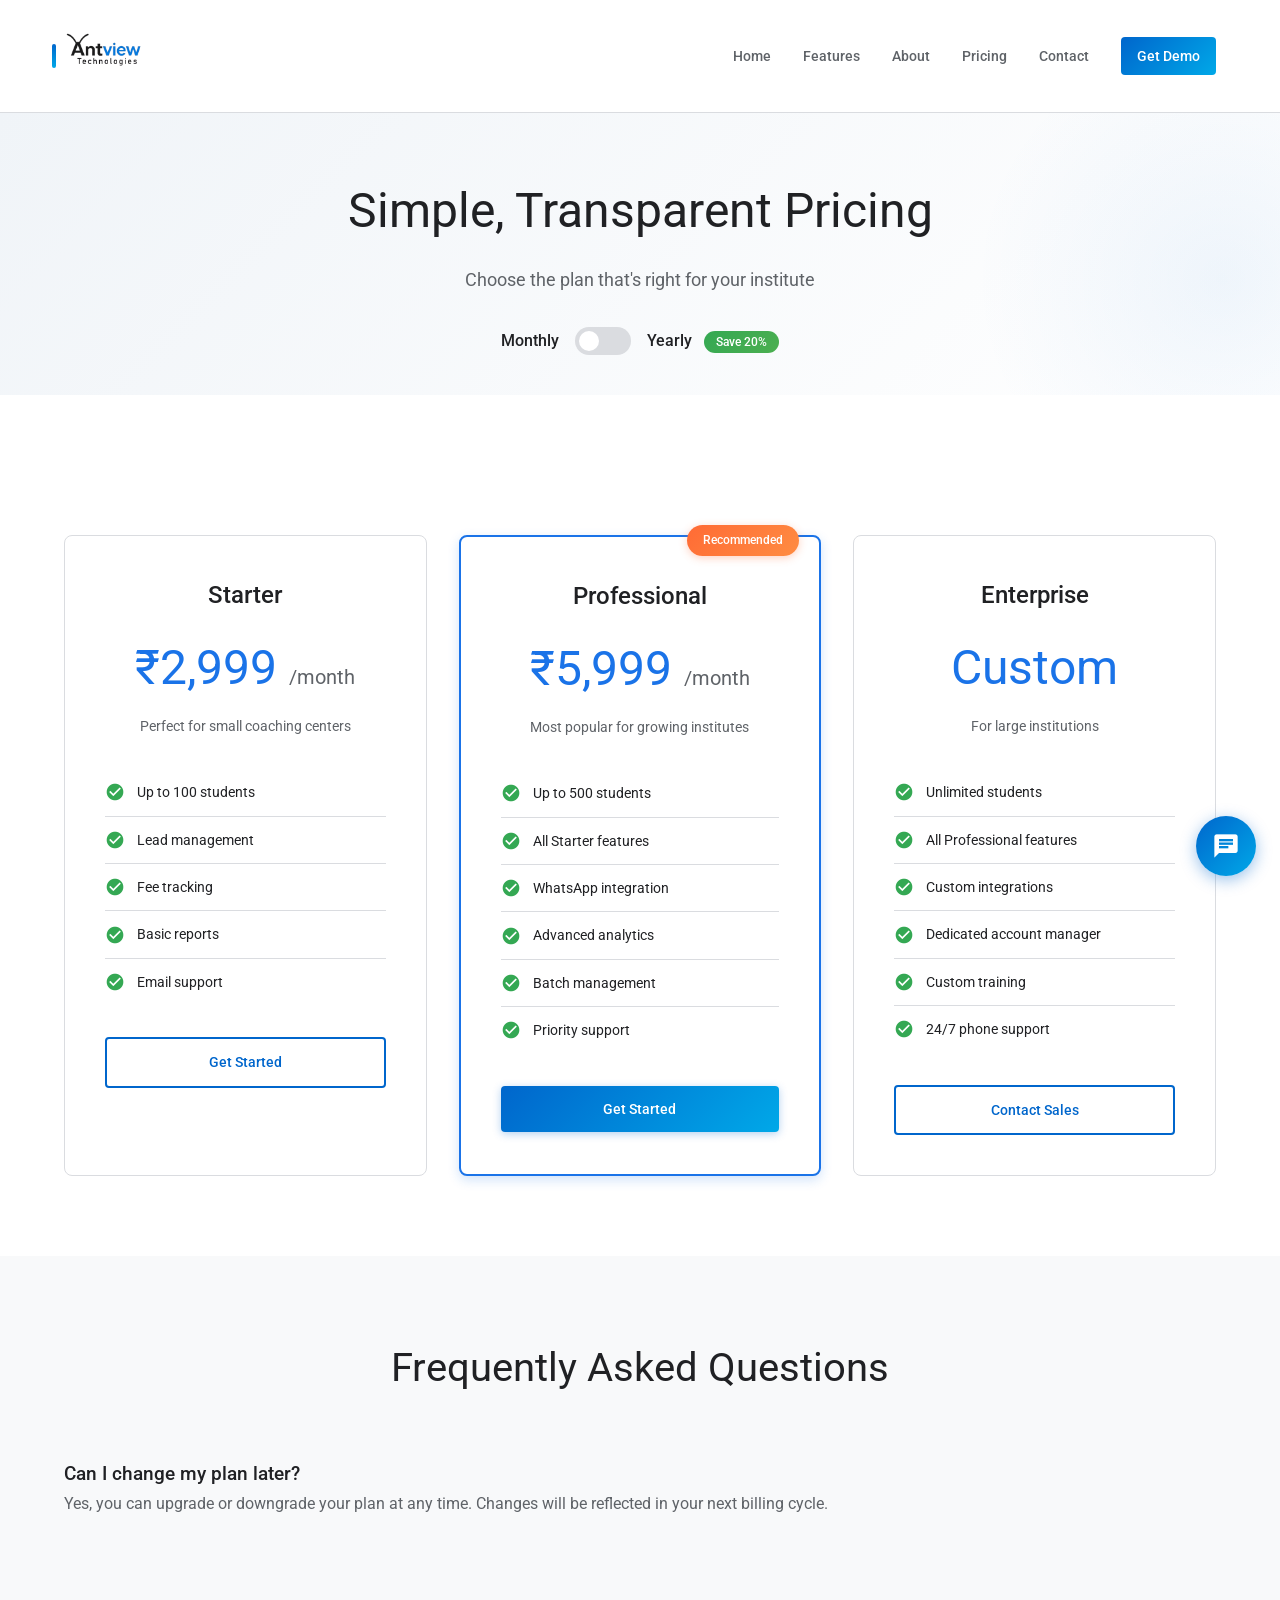
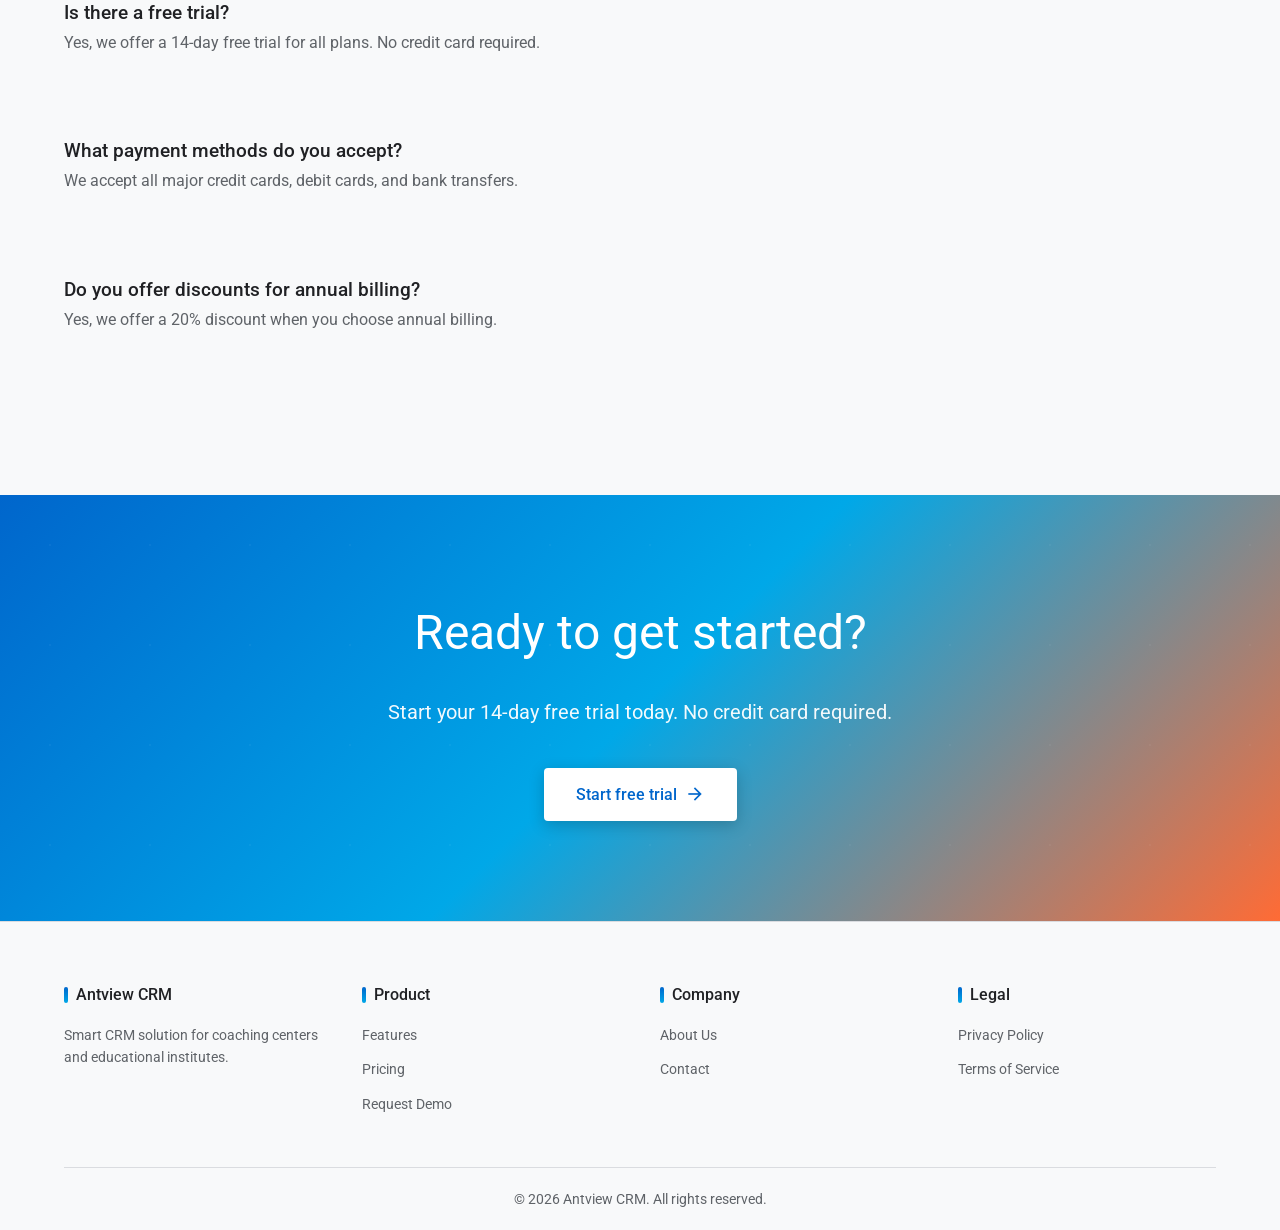
==== pricing.html @ 4b553195 "first commit" ====
<!DOCTYPE html>
<html lang="en">
<head>
<meta charset="UTF-8">
<meta name="viewport" content="width=device-width, initial-scale=1.0">
<title>Pricing - Antview CRM</title>
<link href="https://fonts.googleapis.com/css2?family=Google+Sans:wght@400;500;700&family=Roboto:wght@300;400;500;700&display=swap" rel="stylesheet">
<link rel="stylesheet" href="https://fonts.googleapis.com/icon?family=Material+Icons">
<link rel="stylesheet" href="styles.css">
<link rel="stylesheet" href="chatbot.css">
<style>
.pricing-toggle{
display:flex;
align-items:center;
justify-content:center;
gap:16px;
margin-top:32px;
}
.toggle-label{
font-size:16px;
font-weight:500;
color:var(--text-primary);
}
.discount-badge{
background:linear-gradient(135deg,#34a853,#4caf50);
color:white;
padding:4px 12px;
border-radius:20px;
font-size:12px;
font-weight:500;
margin-left:8px;
}
.toggle-switch{
position:relative;
display:inline-block;
width:56px;
height:28px;
}
.toggle-switch input{
opacity:0;
width:0;
height:0;
}
.toggle-slider{
position:absolute;
cursor:pointer;
top:0;
left:0;
right:0;
bottom:0;
background:var(--google-border);
transition:0.3s;
border-radius:28px;
}
.toggle-slider:before{
position:absolute;
content:"";
height:20px;
width:20px;
left:4px;
bottom:4px;
background:white;
transition:0.3s;
border-radius:50%;
}
.toggle-switch input:checked + .toggle-slider{
background:var(--antview-primary);
}
.toggle-switch input:checked + .toggle-slider:before{
transform:translateX(28px);
}
.recommended-badge{
position:absolute;
top:-12px;
right:20px;
background:linear-gradient(135deg,#ff6b35,#ff8c42);
color:white;
padding:6px 16px;
border-radius:20px;
font-size:12px;
font-weight:500;
box-shadow:0 2px 8px rgba(255,107,53,0.3);
}
.yearly-savings{
color:#34a853;
font-size:14px;
font-weight:500;
margin-bottom:8px;
}
.pricing-grid{
display:grid;
grid-template-columns:repeat(auto-fit,minmax(300px,1fr));
gap:32px;
margin-top:60px;
}
.pricing-card{
background:white;
padding:40px;
border-radius:8px;
border:1px solid var(--google-border);
transition:all 0.2s;
text-align:center;
position:relative;
}
.pricing-card.featured{
border:2px solid var(--google-blue);
box-shadow:0 4px 12px rgba(26,115,232,0.2);
}
.pricing-card:hover{
box-shadow:0 1px 2px 0 rgba(60,64,67,0.3),0 2px 6px 2px rgba(60,64,67,0.15);
}
.plan-name{
font-size:24px;
font-weight:500;
margin-bottom:16px;
}
.plan-price{
font-size:48px;
font-weight:400;
color:var(--google-blue);
margin-bottom:8px;
}
.price-period{
font-size:20px;
color:var(--text-secondary);
}
.plan-description{
color:var(--text-secondary);
margin-bottom:32px;
font-size:14px;
}
.plan-features{
list-style:none;
padding:0;
margin:32px 0;
text-align:left;
}
.plan-features li{
padding:12px 0;
border-bottom:1px solid var(--google-border);
font-size:14px;
display:flex;
align-items:center;
gap:12px;
}
.plan-features li:last-child{
border-bottom:none;
}
.plan-features .material-icons{
color:var(--google-green);
font-size:20px;
}
</style>
</head>
<body>

<nav>
<div class="container nav-container">
<a href="index.html" class="logo"><img src="image-removebg-preview (2).png" alt="Antview Logo" class="logo-img"></a>
<button class="mobile-menu-toggle" aria-label="Toggle menu">
<span></span>
<span></span>
<span></span>
</button>
<div class="nav-links">
<a href="index.html">Home</a>
<a href="features.html">Features</a>
<a href="about.html">About</a>
<a href="pricing.html">Pricing</a>
<a href="contact.html">Contact</a>
<a href="demo.html" class="btn-nav">Get Demo</a>
</div>
</div>
</nav>

<section class="page-header">
<div class="container">
<h1>Simple, Transparent Pricing</h1>
<p>Choose the plan that's right for your institute</p>
<div class="pricing-toggle">
<span class="toggle-label">Monthly</span>
<label class="toggle-switch">
<input type="checkbox" id="billingToggle">
<span class="toggle-slider"></span>
</label>
<span class="toggle-label">Yearly <span class="discount-badge">Save 20%</span></span>
</div>
</div>
</section>

<section class="page-content">
<div class="container">

<div class="pricing-grid">

<div class="pricing-card">
<div class="plan-name">Starter</div>
<div class="plan-price">
<span class="monthly-price">₹2,999</span>
<span class="yearly-price" style="display:none;">₹28,788</span>
<span class="price-period">/month</span>
</div>
<div class="plan-description">Perfect for small coaching centers</div>
<ul class="plan-features">
<li><span class="material-icons">check_circle</span> Up to 100 students</li>
<li><span class="material-icons">check_circle</span> Lead management</li>
<li><span class="material-icons">check_circle</span> Fee tracking</li>
<li><span class="material-icons">check_circle</span> Basic reports</li>
<li><span class="material-icons">check_circle</span> Email support</li>
</ul>
<a href="demo.html" class="btn-secondary" style="width:100%;justify-content:center;">Get Started</a>
</div>

<div class="pricing-card featured">
<div class="recommended-badge">Recommended</div>
<div class="plan-name">Professional</div>
<div class="plan-price">
<span class="monthly-price">₹5,999</span>
<span class="yearly-price" style="display:none;">₹57,590</span>
<span class="price-period">/month</span>
</div>
<div class="yearly-savings" style="display:none;">Save ₹14,398/year</div>
<div class="plan-description">Most popular for growing institutes</div>
<ul class="plan-features">
<li><span class="material-icons">check_circle</span> Up to 500 students</li>
<li><span class="material-icons">check_circle</span> All Starter features</li>
<li><span class="material-icons">check_circle</span> WhatsApp integration</li>
<li><span class="material-icons">check_circle</span> Advanced analytics</li>
<li><span class="material-icons">check_circle</span> Batch management</li>
<li><span class="material-icons">check_circle</span> Priority support</li>
</ul>
<a href="demo.html" class="btn-primary" style="width:100%;justify-content:center;">Get Started</a>
</div>

<div class="pricing-card">
<div class="plan-name">Enterprise</div>
<div class="plan-price">Custom</div>
<div class="plan-description">For large institutions</div>
<ul class="plan-features">
<li><span class="material-icons">check_circle</span> Unlimited students</li>
<li><span class="material-icons">check_circle</span> All Professional features</li>
<li><span class="material-icons">check_circle</span> Custom integrations</li>
<li><span class="material-icons">check_circle</span> Dedicated account manager</li>
<li><span class="material-icons">check_circle</span> Custom training</li>
<li><span class="material-icons">check_circle</span> 24/7 phone support</li>
</ul>
<a href="contact.html" class="btn-secondary" style="width:100%;justify-content:center;">Contact Sales</a>
</div>

</div>

</div>
</section>

<section class="page-content" style="background:var(--google-light-gray);">
<div class="container">
<div class="section-header">
<h2>Frequently Asked Questions</h2>
</div>
<div class="content-section">
<h3>Can I change my plan later?</h3>
<p>Yes, you can upgrade or downgrade your plan at any time. Changes will be reflected in your next billing cycle.</p>
</div>
<div class="content-section">
<h3>Is there a free trial?</h3>
<p>Yes, we offer a 14-day free trial for all plans. No credit card required.</p>
</div>
<div class="content-section">
<h3>What payment methods do you accept?</h3>
<p>We accept all major credit cards, debit cards, and bank transfers.</p>
</div>
<div class="content-section">
<h3>Do you offer discounts for annual billing?</h3>
<p>Yes, we offer a 20% discount when you choose annual billing.</p>
</div>
</div>
</section>

<section class="cta">
<div class="container">
<h2>Ready to get started?</h2>
<p>Start your 14-day free trial today. No credit card required.</p>
<a href="demo.html" class="btn-primary btn-large">
Start free trial
<span class="material-icons">arrow_forward</span>
</a>
</div>
</section>

<footer>
<div class="container">
<div class="footer-content">
<div class="footer-section">
<h4>Antview CRM</h4>
<p>Smart CRM solution for coaching centers and educational institutes.</p>
</div>
<div class="footer-section">
<h4>Product</h4>
<a href="features.html">Features</a>
<a href="pricing.html">Pricing</a>
<a href="demo.html">Request Demo</a>
</div>
<div class="footer-section">
<h4>Company</h4>
<a href="about.html">About Us</a>
<a href="contact.html">Contact</a>
</div>
<div class="footer-section">
<h4>Legal</h4>
<a href="#">Privacy Policy</a>
<a href="#">Terms of Service</a>
</div>
</div>
<div class="footer-bottom">
<p>© 2026 Antview CRM. All rights reserved.</p>
</div>
</div>
</footer>

<script src="mobile-menu.js"></script>
<script src="animations.js"></script>
<script src="chatbot.js"></script>
<script>
// Pricing toggle functionality
document.getElementById('billingToggle').addEventListener('change', function() {
    const isYearly = this.checked;
    const monthlyPrices = document.querySelectorAll('.monthly-price');
    const yearlyPrices = document.querySelectorAll('.yearly-price');
    const yearlySavings = document.querySelectorAll('.yearly-savings');
    
    monthlyPrices.forEach(price => {
        price.style.display = isYearly ? 'none' : 'inline';
    });
    
    yearlyPrices.forEach(price => {
        price.style.display = isYearly ? 'inline' : 'none';
    });
    
    yearlySavings.forEach(saving => {
        saving.style.display = isYearly ? 'block' : 'none';
    });
});
</script>
</body>
</html>
---- styles.css ----
:root{
--antview-primary:#0066cc;
--antview-secondary:#00a8e8;
--antview-accent:#ff6b35;
--antview-dark:#1a1a2e;
--antview-light:#f0f4f8;
--google-blue:#1a73e8;
--google-blue-dark:#1557b0;
--google-blue-light:#4285f4;
--google-green:#34a853;
--google-yellow:#fbbc04;
--google-red:#ea4335;
--google-gray:#5f6368;
--google-light-gray:#f8f9fa;
--google-border:#dadce0;
--text-primary:#202124;
--text-secondary:#5f6368;
}

*{
box-sizing:border-box;
margin:0;
padding:0;
}

body{
font-family:'Roboto','Arial',sans-serif;
background:white;
color:var(--text-primary);
line-height:1.6;
-webkit-font-smoothing:antialiased;
}

h1,h2,h3,h4{
font-family:'Google Sans','Roboto',sans-serif;
color:var(--text-primary);
font-weight:500;
}

.container{
max-width:1200px;
margin:0 auto;
padding:0 24px;
}

/* Navigation */
nav{
padding:16px 0;
position:sticky;
top:0;
background:white;
z-index:1000;
border-bottom:1px solid var(--google-border);
}

.nav-container{
display:flex;
justify-content:space-between;
align-items:center;
}

nav .logo{
font-family:'Google Sans',sans-serif;
font-size:22px;
font-weight:500;
color:var(--text-primary);
position:relative;
text-decoration:none;
display:inline-flex;
align-items:center;
gap:8px;
transition:opacity 0.3s;
}

nav .logo .logo-img{
height:80px;
width:auto;
display:inline-block;
vertical-align:middle;
}

nav .logo:hover{
opacity:0.8;
}

nav .logo::before{
content:'';
position:absolute;
left:-12px;
top:50%;
transform:translateY(-50%);
width:4px;
height:24px;
background:linear-gradient(180deg,var(--antview-primary) 0%,var(--antview-secondary) 100%);
border-radius:2px;
}

nav .logo span{
background:linear-gradient(135deg,var(--antview-primary) 0%,var(--antview-secondary) 100%);
-webkit-background-clip:text;
-webkit-text-fill-color:transparent;
background-clip:text;
font-weight:600;
}

.nav-links{
display:flex;
align-items:center;
gap:32px;
}

.nav-links a{
text-decoration:none;
color:var(--text-secondary);
font-size:14px;
font-weight:500;
transition:color 0.2s;
}

.nav-links a:hover{
color:var(--text-primary);
}

.btn-nav{
background:linear-gradient(135deg,var(--antview-primary) 0%,var(--antview-secondary) 100%);
color:white!important;
padding:8px 16px;
border-radius:4px;
position:relative;
overflow:hidden;
}

.btn-nav::before{
content:'';
position:absolute;
top:0;
left:-100%;
width:100%;
height:100%;
background:linear-gradient(90deg,transparent,rgba(255,255,255,0.3),transparent);
transition:left 0.5s;
}

.btn-nav:hover::before{
left:100%;
}

.btn-nav:hover{
background:linear-gradient(135deg,var(--antview-secondary) 0%,var(--antview-primary) 100%);
}

/* Hero Section */
.hero{
padding:0;
text-align:center;
background:linear-gradient(135deg,#ffffff 0%,var(--antview-light) 100%);
position:relative;
overflow:hidden;
min-height:100vh;
display:flex;
align-items:center;
justify-content:center;
}

.hero .container{
position:relative;
z-index:1;
}

.hero-image{
max-width:300px;
width:100%;
height:auto;
margin:0 auto 30px;
display:block;
animation:fadeInUp 1s ease-out;
}

.hero::before{
content:'';
position:absolute;
top:-50%;
right:-20%;
width:800px;
height:800px;
background:radial-gradient(circle,rgba(0,102,204,0.08) 0%,transparent 70%);
border-radius:50%;
animation:float 20s infinite ease-in-out;
}

.hero::after{
content:'';
position:absolute;
bottom:-30%;
left:-10%;
width:600px;
height:600px;
background:radial-gradient(circle,rgba(0,168,232,0.06) 0%,transparent 70%);
border-radius:50%;
animation:float 15s infinite ease-in-out reverse;
}

@keyframes float{
0%,100%{transform:translate(0,0) scale(1);}
50%{transform:translate(30px,-30px) scale(1.1);}
}

.hero h1{
font-size:64px;
font-weight:400;
color:var(--text-primary);
line-height:1.1;
margin-bottom:24px;
position:relative;
z-index:1;
}

.hero h1::after{
content:'';
position:absolute;
bottom:-8px;
left:50%;
transform:translateX(-50%);
width:120px;
height:4px;
background:linear-gradient(90deg,var(--antview-primary) 0%,var(--antview-secondary) 50%,var(--antview-accent) 100%);
border-radius:2px;
}

.hero .subtitle{
font-size:22px;
color:var(--text-secondary);
max-width:700px;
margin:0 auto 40px;
line-height:1.6;
position:relative;
z-index:1;
}

.hero-buttons{
display:flex;
gap:16px;
justify-content:center;
align-items:center;
position:relative;
z-index:1;
}

/* Buttons */
.btn-primary{
display:inline-flex;
align-items:center;
gap:8px;
padding:12px 24px;
background:linear-gradient(135deg,var(--antview-primary) 0%,var(--antview-secondary) 100%);
color:white;
text-decoration:none;
border-radius:4px;
font-size:14px;
font-weight:500;
transition:all 0.3s;
box-shadow:0 2px 8px rgba(0,102,204,0.3);
border:none;
cursor:pointer;
position:relative;
overflow:hidden;
}

.btn-primary::before{
content:'';
position:absolute;
top:0;
left:-100%;
width:100%;
height:100%;
background:linear-gradient(90deg,transparent,rgba(255,255,255,0.3),transparent);
transition:left 0.5s;
}

.btn-primary:hover::before{
left:100%;
}

.btn-primary:hover{
transform:translateY(-2px);
box-shadow:0 4px 12px rgba(0,102,204,0.4);
}

.btn-primary .material-icons{
font-size:18px;
}

.btn-large{
font-size:16px;
padding:14px 32px;
}

.btn-large .material-icons{
font-size:20px;
}

.btn-secondary{
display:inline-flex;
align-items:center;
gap:8px;
padding:12px 24px;
background:white;
color:var(--antview-primary);
text-decoration:none;
border-radius:4px;
font-size:14px;
font-weight:500;
border:2px solid var(--antview-primary);
transition:all 0.3s;
cursor:pointer;
position:relative;
overflow:hidden;
}

.btn-secondary::before{
content:'';
position:absolute;
top:0;
left:0;
width:0;
height:100%;
background:linear-gradient(135deg,var(--antview-primary) 0%,var(--antview-secondary) 100%);
transition:width 0.3s;
z-index:0;
}

.btn-secondary:hover::before{
width:100%;
}

.btn-secondary:hover{
color:white;
border-color:var(--antview-secondary);
}

.btn-secondary span{
position:relative;
z-index:1;
}

/* Sections */
.section-header{
text-align:center;
margin-bottom:60px;
}

.section-header h2{
font-size:40px;
font-weight:400;
margin-bottom:16px;
}

.section-header p{
font-size:18px;
color:var(--text-secondary);
max-width:700px;
margin:0 auto;
}

/* Features */
.features-preview{
padding:80px 0;
background:var(--google-light-gray);
}

.features-grid{
display:grid;
grid-template-columns:repeat(auto-fit,minmax(320px,1fr));
gap:24px;
}

.feature-card{
background:white;
padding:32px;
border-radius:8px;
border:1px solid var(--google-border);
transition:all 0.3s;
position:relative;
overflow:hidden;
}

.feature-card::before{
content:'';
position:absolute;
top:0;
left:0;
width:4px;
height:0;
background:linear-gradient(180deg,var(--antview-primary) 0%,var(--antview-secondary) 100%);
transition:height 0.3s;
}

.feature-card:hover::before{
height:100%;
}

.feature-card:hover{
box-shadow:0 4px 12px rgba(0,102,204,0.15);
transform:translateY(-4px);
}

.feature-icon{
width:48px;
height:48px;
background:linear-gradient(135deg,var(--antview-primary) 0%,var(--antview-secondary) 100%);
border-radius:12px;
display:flex;
align-items:center;
justify-content:center;
margin-bottom:20px;
position:relative;
box-shadow:0 4px 12px rgba(0,102,204,0.2);
}

.feature-icon::before{
content:'';
position:absolute;
top:-2px;
left:-2px;
right:-2px;
bottom:-2px;
background:linear-gradient(135deg,var(--antview-secondary) 0%,var(--antview-accent) 100%);
border-radius:12px;
opacity:0;
transition:opacity 0.3s;
z-index:-1;
}

.feature-card:hover .feature-icon::before{
opacity:1;
}

.feature-icon .material-icons{
color:white;
font-size:24px;
}

.feature-card h3{
font-size:20px;
font-weight:500;
margin-bottom:12px;
}

.feature-card p{
font-size:14px;
color:var(--text-secondary);
line-height:1.6;
}

/* Stats */
.stats{
padding:80px 0;
background:white;
}

.stats-grid{
display:grid;
grid-template-columns:repeat(auto-fit,minmax(250px,1fr));
gap:32px;
margin-top:48px;
}

.stat-item{
text-align:center;
}

.stat-number{
font-size:56px;
font-weight:400;
background:linear-gradient(135deg,var(--antview-primary) 0%,var(--antview-secondary) 100%);
-webkit-background-clip:text;
-webkit-text-fill-color:transparent;
background-clip:text;
line-height:1;
margin-bottom:8px;
}

.stat-label{
font-size:16px;
color:var(--text-secondary);
}

/* CTA */
.cta{
padding:100px 0;
background:linear-gradient(135deg,var(--antview-primary) 0%,var(--antview-secondary) 50%,var(--antview-accent) 100%);
text-align:center;
color:white;
position:relative;
overflow:hidden;
}

.cta::before{
content:'';
position:absolute;
top:0;
left:0;
right:0;
bottom:0;
background:url('data:image/svg+xml,<svg width="100" height="100" xmlns="http://www.w3.org/2000/svg"><circle cx="50" cy="50" r="1" fill="rgba(255,255,255,0.1)"/></svg>');
opacity:0.5;
}

.cta h2{
font-size:48px;
font-weight:400;
color:white;
margin-bottom:24px;
}

.cta p{
font-size:20px;
margin-bottom:40px;
opacity:0.95;
max-width:700px;
margin-left:auto;
margin-right:auto;
margin-bottom:40px;
}

.cta .btn-primary{
background:white;
color:var(--antview-primary);
box-shadow:0 4px 16px rgba(0,0,0,0.2);
}

.cta .btn-primary::before{
background:linear-gradient(90deg,transparent,rgba(0,102,204,0.1),transparent);
}

.cta .btn-primary:hover{
background:#f8f9fa;
transform:translateY(-2px);
box-shadow:0 6px 20px rgba(0,0,0,0.3);
}

/* Footer */
footer{
padding:60px 0 20px;
background:var(--google-light-gray);
border-top:1px solid var(--google-border);
}

.footer-content{
display:grid;
grid-template-columns:repeat(auto-fit,minmax(200px,1fr));
gap:40px;
margin-bottom:40px;
}

.footer-section h4{
font-size:16px;
margin-bottom:16px;
color:var(--text-primary);
position:relative;
padding-left:12px;
}

.footer-section h4::before{
content:'';
position:absolute;
left:0;
top:50%;
transform:translateY(-50%);
width:4px;
height:16px;
background:linear-gradient(180deg,var(--antview-primary) 0%,var(--antview-secondary) 100%);
border-radius:2px;
}

.footer-section p{
font-size:14px;
color:var(--text-secondary);
line-height:1.6;
}

.footer-section a{
display:block;
color:var(--text-secondary);
text-decoration:none;
font-size:14px;
margin-bottom:12px;
transition:all 0.3s;
}

.footer-section a:hover{
color:var(--antview-primary);
transform:translateX(4px);
}

.footer-bottom{
text-align:center;
padding-top:20px;
border-top:1px solid var(--google-border);
}

.footer-bottom p{
color:var(--text-secondary);
font-size:14px;
}

/* Page Content */
.page-header{
padding:60px 0 40px;
background:linear-gradient(135deg,var(--antview-light) 0%,#ffffff 100%);
text-align:center;
position:relative;
overflow:hidden;
}

.page-header::before{
content:'';
position:absolute;
top:-30%;
right:-15%;
width:500px;
height:500px;
background:radial-gradient(circle,rgba(0,102,204,0.06) 0%,transparent 70%);
border-radius:50%;
}

.page-header h1{
font-size:48px;
font-weight:400;
margin-bottom:16px;
position:relative;
z-index:1;
}

.page-header p{
font-size:18px;
color:var(--text-secondary);
max-width:700px;
margin:0 auto;
}

.page-content{
padding:80px 0;
}

.content-section{
margin-bottom:80px;
}

.content-section h2{
font-size:32px;
font-weight:400;
margin-bottom:24px;
}

.content-section p{
font-size:16px;
color:var(--text-secondary);
line-height:1.8;
margin-bottom:16px;
}

/* Form Styles */
.form-container{
max-width:600px;
margin:0 auto;
}

.form-group{
margin-bottom:24px;
}

.form-group label{
display:block;
font-size:14px;
font-weight:500;
margin-bottom:8px;
color:var(--text-primary);
}

.form-group input,
.form-group textarea,
.form-group select{
width:100%;
padding:12px 16px;
border:1px solid var(--google-border);
border-radius:4px;
font-size:14px;
font-family:'Roboto',sans-serif;
transition:all 0.2s;
}

.form-group input:focus,
.form-group textarea:focus,
.form-group select:focus{
outline:none;
border-color:var(--google-blue);
box-shadow:0 0 0 1px var(--google-blue);
}

.form-group textarea{
min-height:120px;
resize:vertical;
}

/* Responsive */
@media (max-width: 1200px){
.container{
max-width:960px;
}
.hero h1{
font-size:56px;
}
.feature-icon-large{
width:160px;
height:160px;
}
.feature-icon-large .material-icons{
font-size:70px;
}
}

@media (max-width: 992px){
.container{
max-width:720px;
}
.nav-links{
gap:20px;
}
.nav-links a{
font-size:13px;
margin-left:20px;
}
.hero h1{
font-size:48px;
}
.hero .subtitle{
font-size:19px;
}
.feature-row,
.feature-row-reverse{
grid-template-columns:1fr;
gap:40px;
margin-bottom:60px;
}
.feature-row-reverse .feature-visual{
order:1;
}
.feature-row-reverse .feature-content{
order:2;
}
.feature-icon-large{
width:140px;
height:140px;
}
.feature-icon-large .material-icons{
font-size:60px;
}
.feature-content h3{
font-size:28px;
}
.stats-grid{
grid-template-columns:repeat(2,1fr);
gap:24px;
}
.footer-content{
grid-template-columns:repeat(2,1fr);
}
}

@media (max-width: 768px){
.container{
padding:0 24px;
max-width:100%;
}
.nav-container{
padding:0 16px;
}
.logo{
font-size:20px;
}
.logo .logo-img{
height:70px;
}
.hero{
min-height:calc(100vh - 60px);
padding:60px 0 40px;
}
.hero-image{
max-width:220px;
margin-bottom:24px;
}
.hero h1{
font-size:42px;
line-height:1.2;
margin-bottom:20px;
}
.hero h1::after{
width:100px;
height:3px;
}
.hero .subtitle{
font-size:18px;
max-width:100%;
line-height:1.6;
margin-bottom:32px;
}
.hero-buttons{
flex-direction:column;
width:100%;
gap:12px;
}
.btn-primary,
.btn-secondary{
width:100%;
max-width:320px;
justify-content:center;
padding:14px 28px;
font-size:15px;
}
.section-header{
margin-bottom:40px;
}
.section-header h2{
font-size:32px;
line-height:1.2;
}
.section-header p{
font-size:17px;
line-height:1.6;
}
.features-alternating{
margin-top:40px;
}
.feature-row{
margin-bottom:50px;
}
.feature-visual{
padding:20px;
}
.feature-icon-large{
width:140px;
height:140px;
border-radius:24px;
}
.feature-icon-large .material-icons{
font-size:64px;
}
.feature-content h3{
font-size:26px;
margin-bottom:12px;
line-height:1.3;
}
.feature-content p{
font-size:16px;
line-height:1.7;
margin-bottom:20px;
}
.feature-list li{
font-size:15px;
padding:8px 0;
}
.stats{
padding:60px 0;
}
.stats-grid{
grid-template-columns:repeat(2,1fr);
gap:24px;
}
.stat-number{
font-size:44px;
}
.stat-label{
font-size:15px;
}
.cta{
padding:60px 0;
}
.cta h2{
font-size:36px;
line-height:1.2;
margin-bottom:16px;
}
.cta p{
font-size:18px;
line-height:1.6;
margin-bottom:32px;
}
.page-header{
padding:40px 0 30px;
}
.page-header h1{
font-size:36px;
line-height:1.2;
}
.page-header p{
font-size:17px;
}
.page-content{
padding:60px 0;
}
.footer-content{
grid-template-columns:1fr;
text-align:left;
gap:40px;
}
.footer-section{
text-align:left;
}
.footer-bottom{
text-align:center;
}
.pricing-grid{
grid-template-columns:1fr;
gap:24px;
}
.pricing-card{
padding:32px 24px;
}
.form-container{
padding:0;
}
.form-group{
margin-bottom:20px;
}
}

@media (max-width: 480px){
.container{
padding:0 20px;
}
nav{
padding:14px 0;
}
.logo{
font-size:18px;
}
.logo .logo-img{
height:60px;
}
.hero{
padding:40px 0 40px;
min-height:calc(100vh - 60px);
}
.hero-image{
max-width:180px;
margin-bottom:20px;
}
.hero h1{
font-size:32px;
margin-bottom:16px;
}
.hero h1::after{
width:80px;
}
.hero .subtitle{
font-size:16px;
margin-bottom:28px;
}
.btn-primary,
.btn-secondary{
padding:12px 24px;
font-size:14px;
}
.section-header h2{
font-size:28px;
}
.section-header p{
font-size:16px;
}
.feature-icon-large{
width:120px;
height:120px;
}
.feature-icon-large .material-icons{
font-size:52px;
}
.feature-content h3{
font-size:22px;
}
.feature-content p{
font-size:15px;
}
.feature-list li{
font-size:14px;
}
.stats-grid{
grid-template-columns:1fr;
gap:20px;
}
.stat-number{
font-size:40px;
}
.stat-label{
font-size:14px;
}
.cta h2{
font-size:28px;
}
.cta p{
font-size:16px;
}
.form-group input,
.form-group textarea,
.form-group select{
padding:12px 16px;
font-size:14px;
}
.footer-content{
gap:32px;
}
}

@media (max-width: 360px){
.hero h1{
font-size:28px;
}
.hero .subtitle{
font-size:15px;
}
.section-header h2{
font-size:24px;
}
.feature-icon-large{
width:100px;
height:100px;
}
.feature-icon-large .material-icons{
font-size:44px;
}
.feature-content h3{
font-size:20px;
}
}


/* Scroll Animations */
@keyframes fadeInUp {
    from {
        opacity: 0;
        transform: translateY(30px);
    }
    to {
        opacity: 1;
        transform: translateY(0);
    }
}

@keyframes fadeInLeft {
    from {
        opacity: 0;
        transform: translateX(-30px);
    }
    to {
        opacity: 1;
        transform: translateX(0);
    }
}

@keyframes fadeInRight {
    from {
        opacity: 0;
        transform: translateX(30px);
    }
    to {
        opacity: 1;
        transform: translateX(0);
    }
}

@keyframes scaleIn {
    from {
        opacity: 0;
        transform: scale(0.9);
    }
    to {
        opacity: 1;
        transform: scale(1);
    }
}

@keyframes slideDown {
    from {
        opacity: 0;
        transform: translateY(-20px);
    }
    to {
        opacity: 1;
        transform: translateY(0);
    }
}

@keyframes pulse {
    0%, 100% {
        transform: scale(1);
    }
    50% {
        transform: scale(1.05);
    }
}

@keyframes shimmer {
    0% {
        background-position: -1000px 0;
    }
    100% {
        background-position: 1000px 0;
    }
}

/* Animation Classes */
.animate-on-scroll {
    opacity: 0;
    transition: all 0.6s ease-out;
}

.animate-on-scroll.animated {
    opacity: 1;
}

.fade-in-up {
    animation: fadeInUp 0.8s ease-out forwards;
}

.fade-in-left {
    animation: fadeInLeft 0.8s ease-out forwards;
}

.fade-in-right {
    animation: fadeInRight 0.8s ease-out forwards;
}

.scale-in {
    animation: scaleIn 0.6s ease-out forwards;
}

.slide-down {
    animation: slideDown 0.6s ease-out forwards;
}

/* Hero Animations */
.hero h1 {
    animation: fadeInUp 0.8s ease-out 0.2s backwards;
}

.hero .subtitle {
    animation: fadeInUp 0.8s ease-out 0.4s backwards;
}

.hero-buttons {
    animation: fadeInUp 0.8s ease-out 0.6s backwards;
}

/* Section Header Animations */
.section-header h2 {
    animation: fadeInUp 0.8s ease-out backwards;
}

.section-header p {
    animation: fadeInUp 0.8s ease-out 0.2s backwards;
}

/* Feature Card Stagger Animation */
.feature-card:nth-child(1) {
    animation: fadeInUp 0.6s ease-out 0.1s backwards;
}

.feature-card:nth-child(2) {
    animation: fadeInUp 0.6s ease-out 0.2s backwards;
}

.feature-card:nth-child(3) {
    animation: fadeInUp 0.6s ease-out 0.3s backwards;
}

.feature-card:nth-child(4) {
    animation: fadeInUp 0.6s ease-out 0.4s backwards;
}

.feature-card:nth-child(5) {
    animation: fadeInUp 0.6s ease-out 0.5s backwards;
}

.feature-card:nth-child(6) {
    animation: fadeInUp 0.6s ease-out 0.6s backwards;
}

.feature-card:nth-child(7) {
    animation: fadeInUp 0.6s ease-out 0.7s backwards;
}

.feature-card:nth-child(8) {
    animation: fadeInUp 0.6s ease-out 0.8s backwards;
}

.feature-card:nth-child(9) {
    animation: fadeInUp 0.6s ease-out 0.9s backwards;
}

/* Stats Animation */
.stat-item:nth-child(1) {
    animation: scaleIn 0.6s ease-out 0.2s backwards;
}

.stat-item:nth-child(2) {
    animation: scaleIn 0.6s ease-out 0.3s backwards;
}

.stat-item:nth-child(3) {
    animation: scaleIn 0.6s ease-out 0.4s backwards;
}

.stat-item:nth-child(4) {
    animation: scaleIn 0.6s ease-out 0.5s backwards;
}

/* Number Counter Animation */
.stat-number {
    display: inline-block;
}

.stat-item.counting .stat-number {
    animation: pulse 0.5s ease-out;
}

/* CTA Animation */
.cta h2 {
    animation: fadeInUp 0.8s ease-out backwards;
}

.cta p {
    animation: fadeInUp 0.8s ease-out 0.2s backwards;
}

.cta .btn-primary {
    animation: fadeInUp 0.8s ease-out 0.4s backwards;
}

/* Page Header Animation */
.page-header h1 {
    animation: fadeInUp 0.8s ease-out 0.2s backwards;
}

.page-header p {
    animation: fadeInUp 0.8s ease-out 0.4s backwards;
}

/* Form Animation */
.form-group {
    animation: fadeInUp 0.6s ease-out backwards;
}

.form-group:nth-child(1) { animation-delay: 0.1s; }
.form-group:nth-child(2) { animation-delay: 0.2s; }
.form-group:nth-child(3) { animation-delay: 0.3s; }
.form-group:nth-child(4) { animation-delay: 0.4s; }
.form-group:nth-child(5) { animation-delay: 0.5s; }
.form-group:nth-child(6) { animation-delay: 0.6s; }
.form-group:nth-child(7) { animation-delay: 0.7s; }

/* Button Hover Animations */
.btn-primary:hover {
    /* Animation removed */
}

/* Navigation Animation */
nav {
    animation: slideDown 0.6s ease-out;
}

.nav-links a {
    display: inline-block;
    transition: transform 0.3s ease;
}

.nav-links a:hover {
    transform: translateY(-2px);
}

/* Icon Rotation on Hover */
.feature-icon {
    transition: all 0.4s ease;
}

.feature-card:hover .feature-icon {
    transform: rotateY(120deg);
}

/* Pricing Card Animation */
.pricing-card {
    animation: fadeInUp 0.6s ease-out backwards;
}

.pricing-card:nth-child(1) { animation-delay: 0.1s; }
.pricing-card:nth-child(2) { animation-delay: 0.2s; }
.pricing-card:nth-child(3) { animation-delay: 0.3s; }

.pricing-card.featured {
    animation: scaleIn 0.8s ease-out 0.2s backwards;
}

/* Content Section Animation */
.content-section {
    opacity: 0;
    transform: translateY(30px);
    transition: opacity 0.8s ease-out, transform 0.8s ease-out;
}

.content-section.animated {
    opacity: 1;
    transform: translateY(0);
}

.content-section:nth-child(1).animated { transition-delay: 0.1s; }
.content-section:nth-child(2).animated { transition-delay: 0.2s; }
.content-section:nth-child(3).animated { transition-delay: 0.3s; }
.content-section:nth-child(4).animated { transition-delay: 0.4s; }

/* Footer Animation */
.footer-section {
    animation: fadeInUp 0.6s ease-out backwards;
}

.footer-section:nth-child(1) { animation-delay: 0.1s; }
.footer-section:nth-child(2) { animation-delay: 0.2s; }
.footer-section:nth-child(3) { animation-delay: 0.3s; }
.footer-section:nth-child(4) { animation-delay: 0.4s; }

/* Smooth Scroll Behavior */
html {
    scroll-behavior: smooth;
}

/* Loading State */
.loading {
    position: relative;
    pointer-events: none;
}

.loading::after {
    content: '';
    position: absolute;
    top: 50%;
    left: 50%;
    width: 20px;
    height: 20px;
    margin: -10px 0 0 -10px;
    border: 2px solid var(--antview-primary);
    border-top-color: transparent;
    border-radius: 50%;
    animation: spin 0.6s linear infinite;
}

@keyframes spin {
    to { transform: rotate(360deg); }
}

/* Reduce motion for accessibility */
@media (prefers-reduced-motion: reduce) {
    *,
    *::before,
    *::after {
        animation-duration: 0.01ms !important;
        animation-iteration-count: 1 !important;
        transition-duration: 0.01ms !important;
    }
}


/* Feature Tree Visualization */
.feature-tree {
    position: relative;
    min-height: 800px;
    margin: 80px 0;
    display: flex;
    justify-content: center;
    align-items: center;
}

/* Tree Trunk */
.tree-trunk {
    position: absolute;
    left: 50%;
    transform: translateX(-50%);
    width: 80px;
    height: 400px;
    display: flex;
    flex-direction: column;
    z-index: 1;
}

.trunk-base {
    width: 100%;
    height: 40%;
    background: linear-gradient(180deg, #8B4513 0%, #654321 100%);
    border-radius: 0 0 40px 40px;
    position: relative;
}

.trunk-base::before {
    content: '';
    position: absolute;
    top: 0;
    left: 10%;
    width: 30%;
    height: 100%;
    background: linear-gradient(180deg, rgba(139, 69, 19, 0.3) 0%, transparent 100%);
    border-radius: 20px;
}

.trunk-middle {
    width: 90%;
    height: 35%;
    margin: 0 auto;
    background: linear-gradient(180deg, #A0522D 0%, #8B4513 100%);
    position: relative;
}

.trunk-middle::after {
    content: '';
    position: absolute;
    top: 20%;
    right: -5px;
    width: 15px;
    height: 30px;
    background: #654321;
    border-radius: 0 10px 10px 0;
}

.trunk-top {
    width: 80%;
    height: 25%;
    margin: 0 auto;
    background: linear-gradient(180deg, #CD853F 0%, #A0522D 100%);
    border-radius: 40px 40px 0 0;
}

/* Tree Roots */
.tree-roots {
    position: absolute;
    bottom: 0;
    left: 50%;
    transform: translateX(-50%);
    width: 300px;
    height: 60px;
    z-index: 0;
}

.root {
    position: absolute;
    bottom: 0;
    height: 40px;
    background: linear-gradient(180deg, #654321 0%, #4a3319 100%);
    border-radius: 20px;
}

.root-1 {
    left: 10%;
    width: 100px;
    transform: rotate(-15deg);
    transform-origin: right bottom;
}

.root-2 {
    left: 50%;
    transform: translateX(-50%);
    width: 80px;
}

.root-3 {
    right: 10%;
    width: 100px;
    transform: rotate(15deg);
    transform-origin: left bottom;
}

/* Tree Branches Container */
.tree-branches {
    position: relative;
    width: 100%;
    height: 100%;
}

/* Branch Items */
.branch-item {
    position: absolute;
    display: flex;
    align-items: center;
    animation: growBranch 0.8s ease-out backwards;
}

.branch-left {
    right: 50%;
    flex-direction: row;
    padding-right: 60px;
}

.branch-right {
    left: 50%;
    flex-direction: row-reverse;
    padding-left: 60px;
}

/* Branch Positioning */
.branch-1 {
    top: 15%;
}

.branch-2 {
    top: 40%;
}

.branch-3 {
    top: 65%;
}

/* Branch Lines */
.branch-line {
    width: 120px;
    height: 4px;
    background: linear-gradient(90deg, #8B4513 0%, #A0522D 50%, #228B22 100%);
    position: relative;
    border-radius: 2px;
}

.branch-left .branch-line {
    transform-origin: right center;
}

.branch-right .branch-line {
    transform-origin: left center;
}

.branch-left.branch-1 .branch-line {
    transform: rotate(-25deg);
}

.branch-left.branch-2 .branch-line {
    transform: rotate(-15deg);
}

.branch-left.branch-3 .branch-line {
    transform: rotate(-5deg);
}

.branch-right.branch-1 .branch-line {
    transform: rotate(25deg);
}

.branch-right.branch-2 .branch-line {
    transform: rotate(15deg);
}

.branch-right.branch-3 .branch-line {
    transform: rotate(5deg);
}

/* Branch decorative twigs */
.branch-line::before,
.branch-line::after {
    content: '';
    position: absolute;
    width: 30px;
    height: 2px;
    background: #A0522D;
    border-radius: 2px;
}

.branch-line::before {
    top: -8px;
    left: 40%;
    transform: rotate(30deg);
}

.branch-line::after {
    bottom: -8px;
    left: 60%;
    transform: rotate(-30deg);
}

/* Feature Leaves */
.feature-leaf {
    background: white;
    padding: 24px;
    border-radius: 20px;
    box-shadow: 0 8px 24px rgba(0, 0, 0, 0.1);
    width: 280px;
    position: relative;
    transition: all 0.4s ease;
    border: 2px solid transparent;
}

.feature-leaf::before {
    content: '';
    position: absolute;
    top: -2px;
    left: -2px;
    right: -2px;
    bottom: -2px;
    background: linear-gradient(135deg, var(--antview-primary) 0%, var(--antview-secondary) 50%, #34a853 100%);
    border-radius: 20px;
    opacity: 0;
    transition: opacity 0.4s;
    z-index: -1;
}

.feature-leaf:hover::before {
    opacity: 1;
}

.feature-leaf:hover {
    transform: scale(1.05) translateY(-5px);
    box-shadow: 0 12px 32px rgba(0, 102, 204, 0.2);
}

.leaf-icon {
    width: 56px;
    height: 56px;
    background: linear-gradient(135deg, var(--antview-primary) 0%, var(--antview-secondary) 100%);
    border-radius: 16px;
    display: flex;
    align-items: center;
    justify-content: center;
    margin-bottom: 16px;
    box-shadow: 0 4px 12px rgba(0, 102, 204, 0.3);
    transition: all 0.4s ease;
}

.feature-leaf:hover .leaf-icon {
    transform: rotate(120deg) scale(1.1);
}

.leaf-icon .material-icons {
    color: white;
    font-size: 28px;
}

.feature-leaf h3 {
    font-size: 18px;
    font-weight: 600;
    margin: 0 0 8px 0;
    color: var(--text-primary);
}

.feature-leaf p {
    font-size: 14px;
    color: var(--text-secondary);
    margin: 0;
    line-height: 1.5;
}

/* Branch Animation */
@keyframes growBranch {
    from {
        opacity: 0;
        transform: scale(0.5);
    }
    to {
        opacity: 1;
        transform: scale(1);
    }
}

/* Stagger animations for branches */
.branch-1 {
    animation-delay: 0.2s;
}

.branch-2 {
    animation-delay: 0.4s;
}

.branch-3 {
    animation-delay: 0.6s;
}

.branch-right.branch-1 {
    animation-delay: 0.3s;
}

.branch-right.branch-2 {
    animation-delay: 0.5s;
}

.branch-right.branch-3 {
    animation-delay: 0.7s;
}

/* Floating animation for leaves */
@keyframes floatLeaf {
    0%, 100% {
        transform: translateY(0);
    }
    50% {
        transform: translateY(-10px);
    }
}

.feature-leaf {
    animation: floatLeaf 3s ease-in-out infinite;
}

.branch-1 .feature-leaf {
    animation-delay: 0s;
}

.branch-2 .feature-leaf {
    animation-delay: 1s;
}

.branch-3 .feature-leaf {
    animation-delay: 2s;
}

/* Responsive Design */
@media (max-width: 1024px) {
    .feature-tree {
        min-height: 900px;
    }
    
    .branch-line {
        width: 80px;
    }
    
    .feature-leaf {
        width: 240px;
        padding: 20px;
    }
    
    .branch-left {
        padding-right: 40px;
    }
    
    .branch-right {
        padding-left: 40px;
    }
}

@media (max-width: 768px) {
    .feature-tree {
        min-height: auto;
        flex-direction: column;
    }
    
    .tree-trunk {
        display: none;
    }
    
    .tree-roots {
        display: none;
    }
    
    .branch-item {
        position: relative;
        flex-direction: column;
        padding: 0;
        margin-bottom: 24px;
        left: auto !important;
        right: auto !important;
        top: auto !important;
    }
    
    .branch-line {
        display: none;
    }
    
    .feature-leaf {
        width: 100%;
        max-width: 400px;
        margin: 0 auto;
    }
    
    .tree-branches {
        display: flex;
        flex-direction: column;
        gap: 24px;
        padding: 20px;
    }
}


/* Feature Tree with Image Visualization */
.feature-tree-visual {
    position: relative;
    min-height: 700px;
    margin: 60px auto;
    max-width: 1200px;
    display: flex;
    align-items: center;
    justify-content: center;
}

.tree-image {
    width: 100%;
    max-width: 1000px;
    height: auto;
    display: block;
    margin: 0 auto;
    object-fit: contain;
}

/* Responsive for Image Tree */
@media (max-width: 1024px) {
    .feature-tree-visual {
        min-height: 600px;
    }
    
    .tree-image {
        width: 95%;
        max-width: 800px;
    }
}

@media (max-width: 768px) {
    .feature-tree-visual {
        min-height: 400px;
    }
    
    .tree-image {
        width: 100%;
        max-width: 600px;
    }
}


/* Alternating Features Layout */
.features-alternating {
    max-width: 1000px;
    margin: 60px auto 0;
}

.feature-row {
    display: grid;
    grid-template-columns: 1fr 1.2fr;
    gap: 60px;
    align-items: center;
    margin-bottom: 80px;
    animation: fadeInUp 0.8s ease-out backwards;
}

.feature-row:nth-child(1) { animation-delay: 0.1s; }
.feature-row:nth-child(2) { animation-delay: 0.2s; }
.feature-row:nth-child(3) { animation-delay: 0.3s; }
.feature-row:nth-child(4) { animation-delay: 0.4s; }
.feature-row:nth-child(5) { animation-delay: 0.5s; }
.feature-row:nth-child(6) { animation-delay: 0.6s; }

.feature-row-reverse {
    grid-template-columns: 1.2fr 1fr;
}

.feature-row-reverse .feature-visual {
    order: 2;
}

.feature-row-reverse .feature-content {
    order: 1;
}

.feature-visual {
    display: flex;
    align-items: center;
    justify-content: center;
    padding: 40px;
}

.feature-icon-large {
    width: 180px;
    height: 180px;
    background: linear-gradient(135deg, var(--antview-primary) 0%, var(--antview-secondary) 100%);
    border-radius: 30px;
    display: flex;
    align-items: center;
    justify-content: center;
    box-shadow: 0 20px 60px rgba(0, 102, 204, 0.3);
    transition: all 0.4s ease;
    position: relative;
}

.feature-icon-large::before {
    content: '';
    position: absolute;
    top: -10px;
    left: -10px;
    right: -10px;
    bottom: -10px;
    background: linear-gradient(135deg, var(--antview-secondary) 0%, var(--antview-accent) 100%);
    border-radius: 35px;
    opacity: 0;
    transition: opacity 0.4s;
    z-index: -1;
}

.feature-row:hover .feature-icon-large::before {
    opacity: 0.3;
}

.feature-row:hover .feature-icon-large {
    transform: scale(1.05) rotate(120deg);
}

.feature-icon-large .material-icons {
    font-size: 80px;
    color: white;
}

.feature-content h3 {
    font-size: 32px;
    font-weight: 600;
    margin: 0 0 16px 0;
    color: var(--text-primary);
}

.feature-content p {
    font-size: 16px;
    color: var(--text-secondary);
    line-height: 1.7;
    margin-bottom: 24px;
}

.feature-list {
    list-style: none;
    padding: 0;
    margin: 0;
}

.feature-list li {
    display: flex;
    align-items: center;
    gap: 12px;
    padding: 10px 0;
    font-size: 15px;
    color: var(--text-primary);
}

.feature-list .material-icons {
    font-size: 20px;
    color: var(--antview-primary);
}

/* Responsive */
@media (max-width: 768px) {
    .feature-row,
    .feature-row-reverse {
        grid-template-columns: 1fr;
        gap: 30px;
        margin-bottom: 60px;
    }
    
    .feature-row-reverse .feature-visual {
        order: 1;
    }
    
    .feature-row-reverse .feature-content {
        order: 2;
    }
    
    .feature-icon-large {
        width: 140px;
        height: 140px;
    }
    
    .feature-icon-large .material-icons {
        font-size: 60px;
    }
    
    .feature-content h3 {
        font-size: 24px;
    }
    
    .feature-content p {
        font-size: 15px;
    }
}


/* Mobile Menu Toggle */
.mobile-menu-toggle {
    display: none;
    flex-direction: column;
    gap: 5px;
    background: none;
    border: none;
    cursor: pointer;
    padding: 8px;
    z-index: 1001;
    position: relative;
}

.mobile-menu-toggle span {
    width: 25px;
    height: 3px;
    background: var(--text-primary);
    border-radius: 2px;
    transition: all 0.4s cubic-bezier(0.4, 0, 0.2, 1);
}

.mobile-menu-toggle.active span:nth-child(1) {
    transform: rotate(45deg) translate(8px, 8px);
    background: var(--antview-primary);
}

.mobile-menu-toggle.active span:nth-child(2) {
    opacity: 0;
    transform: translateX(20px);
}

.mobile-menu-toggle.active span:nth-child(3) {
    transform: rotate(-45deg) translate(7px, -7px);
    background: var(--antview-primary);
}

/* Mobile Navigation Styles */
@media (max-width: 768px) {
    .mobile-menu-toggle {
        display: flex;
    }
    
    .nav-links {
        position: fixed;
        top: 0;
        right: -100%;
        width: 320px;
        height: 100vh;
        background: white;
        flex-direction: column;
        padding: 80px 30px 30px;
        box-shadow: -4px 0 20px rgba(0, 0, 0, 0.15);
        transition: right 0.5s cubic-bezier(0.4, 0, 0.2, 1);
        z-index: 1000;
        overflow-y: auto;
    }
    
    .nav-links.active {
        right: 0;
    }
    
    .nav-links a {
        margin: 0;
        padding: 18px 0;
        border-bottom: 1px solid var(--google-border);
        font-size: 16px;
        color: var(--text-primary);
        opacity: 0;
        transform: translateX(30px);
        transition: all 0.3s ease;
    }
    
    .nav-links.active a {
        opacity: 1;
        transform: translateX(0);
    }
    
    .nav-links.active a:nth-child(1) { transition-delay: 0.1s; }
    .nav-links.active a:nth-child(2) { transition-delay: 0.15s; }
    .nav-links.active a:nth-child(3) { transition-delay: 0.2s; }
    .nav-links.active a:nth-child(4) { transition-delay: 0.25s; }
    .nav-links.active a:nth-child(5) { transition-delay: 0.3s; }
    .nav-links.active a:nth-child(6) { transition-delay: 0.35s; }
    
    .nav-links a:hover {
        color: var(--antview-primary);
        background: var(--antview-light);
        padding-left: 10px;
    }
    
    .btn-nav {
        margin-top: 20px;
        text-align: center;
        border-bottom: none;
        border-radius: 4px;
        padding: 14px 20px;
        transform: scale(0.95);
    }
    
    .nav-links.active .btn-nav {
        transform: scale(1);
    }
    
    /* Overlay */
    .mobile-menu-overlay {
        position: fixed;
        top: 0;
        left: 0;
        width: 100%;
        height: 100vh;
        background: rgba(0, 0, 0, 0.6);
        opacity: 0;
        visibility: hidden;
        transition: all 0.4s cubic-bezier(0.4, 0, 0.2, 1);
        z-index: 999;
        backdrop-filter: blur(2px);
    }
    
    .mobile-menu-overlay.active {
        opacity: 1;
        visibility: visible;
    }
}

@media (max-width: 480px) {
    .nav-links {
        width: 280px;
    }
}
---- chatbot.css ----
/* Chatbot Styles */
#chatbot-container {
    position: fixed;
    bottom: 24px;
    right: 24px;
    z-index: 9999;
    font-family: 'Roboto', sans-serif;
}

#chatbot-button {
    width: 60px;
    height: 60px;
    background: linear-gradient(135deg, #0066cc 0%, #00a8e8 100%);
    border-radius: 50%;
    display: flex;
    align-items: center;
    justify-content: center;
    cursor: pointer;
    box-shadow: 0 4px 16px rgba(0, 102, 204, 0.4);
    transition: all 0.3s;
    position: relative;
    overflow: hidden;
}

#chatbot-button::before{
    content: '';
    position: absolute;
    top: 0;
    left: -100%;
    width: 100%;
    height: 100%;
    background: linear-gradient(90deg, transparent, rgba(255,255,255,0.3), transparent);
    transition: left 0.5s;
}

#chatbot-button:hover::before{
    left: 100%;
}

#chatbot-button:hover {
    transform: scale(1.1) rotate(5deg);
    box-shadow: 0 6px 20px rgba(0, 102, 204, 0.5);
}

#chatbot-button .material-icons {
    color: white;
    font-size: 28px;
}

#chatbot-window {
    width: 380px;
    height: 500px;
    background: white;
    border-radius: 12px;
    box-shadow: 0 8px 32px rgba(0, 0, 0, 0.15);
    display: flex;
    flex-direction: column;
    overflow: hidden;
}

#chatbot-header {
    background: linear-gradient(135deg, #0066cc 0%, #00a8e8 50%, #ff6b35 100%);
    color: white;
    padding: 20px;
    display: flex;
    justify-content: space-between;
    align-items: center;
    position: relative;
    overflow: hidden;
}

#chatbot-header::before{
    content: '';
    position: absolute;
    top: 0;
    left: 0;
    right: 0;
    bottom: 0;
    background: url('data:image/svg+xml,<svg width="100" height="100" xmlns="http://www.w3.org/2000/svg"><circle cx="50" cy="50" r="1" fill="rgba(255,255,255,0.1)"/></svg>');
    opacity: 0.3;
}

#chatbot-header h3 {
    margin: 0;
    font-size: 18px;
    font-weight: 500;
}

#chatbot-header p {
    margin: 4px 0 0 0;
    font-size: 13px;
    opacity: 0.9;
}

#chatbot-close {
    background: none;
    border: none;
    color: white;
    cursor: pointer;
    padding: 4px;
    display: flex;
    align-items: center;
    justify-content: center;
    border-radius: 50%;
    transition: background 0.2s;
}

#chatbot-close:hover {
    background: rgba(255, 255, 255, 0.2);
}

#chatbot-close .material-icons {
    font-size: 24px;
}

#chatbot-messages {
    flex: 1;
    overflow-y: auto;
    padding: 20px;
    background: #f8f9fa;
}

.chat-message {
    margin-bottom: 16px;
    display: flex;
    gap: 8px;
    animation: slideIn 0.3s ease;
}

@keyframes slideIn {
    from {
        opacity: 0;
        transform: translateY(10px);
    }
    to {
        opacity: 1;
        transform: translateY(0);
    }
}

.user-message {
    justify-content: flex-end;
}

.user-message .message-content {
    background: linear-gradient(135deg, #0066cc 0%, #00a8e8 100%);
    color: white;
    padding: 12px 16px;
    border-radius: 18px 18px 4px 18px;
    max-width: 70%;
    font-size: 14px;
    line-height: 1.5;
    box-shadow: 0 2px 8px rgba(0, 102, 204, 0.3);
}

.bot-message {
    justify-content: flex-start;
}

.message-avatar {
    width: 32px;
    height: 32px;
    background: linear-gradient(135deg, #e3f2fd 0%, #bbdefb 100%);
    border-radius: 50%;
    display: flex;
    align-items: center;
    justify-content: center;
    flex-shrink: 0;
}

.message-avatar .material-icons {
    color: #0066cc;
    font-size: 20px;
}

.bot-message .message-content {
    background: white;
    color: #202124;
    padding: 12px 16px;
    border-radius: 18px 18px 18px 4px;
    max-width: 70%;
    font-size: 14px;
    line-height: 1.6;
    box-shadow: 0 1px 2px rgba(0, 0, 0, 0.1);
}

.bot-message .message-content a {
    color: #0066cc;
    text-decoration: none;
    font-weight: 500;
    position: relative;
}

.bot-message .message-content a::after{
    content: '';
    position: absolute;
    bottom: -2px;
    left: 0;
    width: 0;
    height: 2px;
    background: linear-gradient(90deg, #0066cc 0%, #00a8e8 100%);
    transition: width 0.3s;
}

.bot-message .message-content a:hover::after{
    width: 100%;
}

#chatbot-quick-questions {
    padding: 12px 20px;
    background: white;
    border-top: 1px solid #dadce0;
    display: flex;
    flex-direction: column;
    gap: 8px;
}

.quick-question {
    background: #f8f9fa;
    border: 1px solid #dadce0;
    padding: 10px 16px;
    border-radius: 20px;
    font-size: 13px;
    cursor: pointer;
    transition: all 0.2s;
    text-align: left;
    color: #5f6368;
}

.quick-question:hover {
    background: linear-gradient(135deg, rgba(0,102,204,0.1) 0%, rgba(0,168,232,0.1) 100%);
    border-color: #0066cc;
    color: #0066cc;
    transform: translateX(4px);
}

#chatbot-input-container {
    padding: 16px 20px;
    background: white;
    border-top: 1px solid #dadce0;
    display: flex;
    gap: 12px;
    align-items: center;
}

#chatbot-input {
    flex: 1;
    padding: 10px 16px;
    border: 1px solid #dadce0;
    border-radius: 24px;
    font-size: 14px;
    font-family: 'Roboto', sans-serif;
    outline: none;
    transition: all 0.2s;
}

#chatbot-input:focus {
    border-color: #0066cc;
    box-shadow: 0 0 0 2px rgba(0, 102, 204, 0.1);
}

#chatbot-send {
    width: 40px;
    height: 40px;
    background: linear-gradient(135deg, #0066cc 0%, #00a8e8 100%);
    border: none;
    border-radius: 50%;
    display: flex;
    align-items: center;
    justify-content: center;
    cursor: pointer;
    transition: all 0.3s;
    box-shadow: 0 2px 8px rgba(0, 102, 204, 0.3);
}

#chatbot-send:hover {
    transform: scale(1.1) rotate(15deg);
    box-shadow: 0 4px 12px rgba(0, 102, 204, 0.4);
}

#chatbot-send .material-icons {
    color: white;
    font-size: 20px;
}

/* Scrollbar styling */
#chatbot-messages::-webkit-scrollbar {
    width: 6px;
}

#chatbot-messages::-webkit-scrollbar-track {
    background: transparent;
}

#chatbot-messages::-webkit-scrollbar-thumb {
    background: #dadce0;
    border-radius: 3px;
}

#chatbot-messages::-webkit-scrollbar-thumb:hover {
    background: #bdc1c6;
}

/* Mobile responsive */
@media (max-width: 480px) {
    #chatbot-window {
        width: calc(100vw - 32px);
        height: calc(100vh - 100px);
        max-height: 600px;
    }
    
    #chatbot-container {
        bottom: 16px;
        right: 16px;
    }
}


/* Header Actions */
#chatbot-header > div:first-child {
    position: relative;
    z-index: 1;
}

.header-actions {
    display: flex;
    gap: 8px;
    position: relative;
    z-index: 1;
}

#chatbot-refresh,
#chatbot-close {
    background: none;
    border: none;
    color: white;
    cursor: pointer;
    padding: 6px;
    display: flex;
    align-items: center;
    justify-content: center;
    border-radius: 50%;
    transition: all 0.3s;
    width: 36px;
    height: 36px;
}

#chatbot-refresh:hover,
#chatbot-close:hover {
    background: rgba(255, 255, 255, 0.2);
    transform: scale(1.1);
}

#chatbot-refresh:active,
#chatbot-close:active {
    transform: scale(0.95);
}

#chatbot-refresh .material-icons,
#chatbot-close .material-icons {
    font-size: 20px;
}
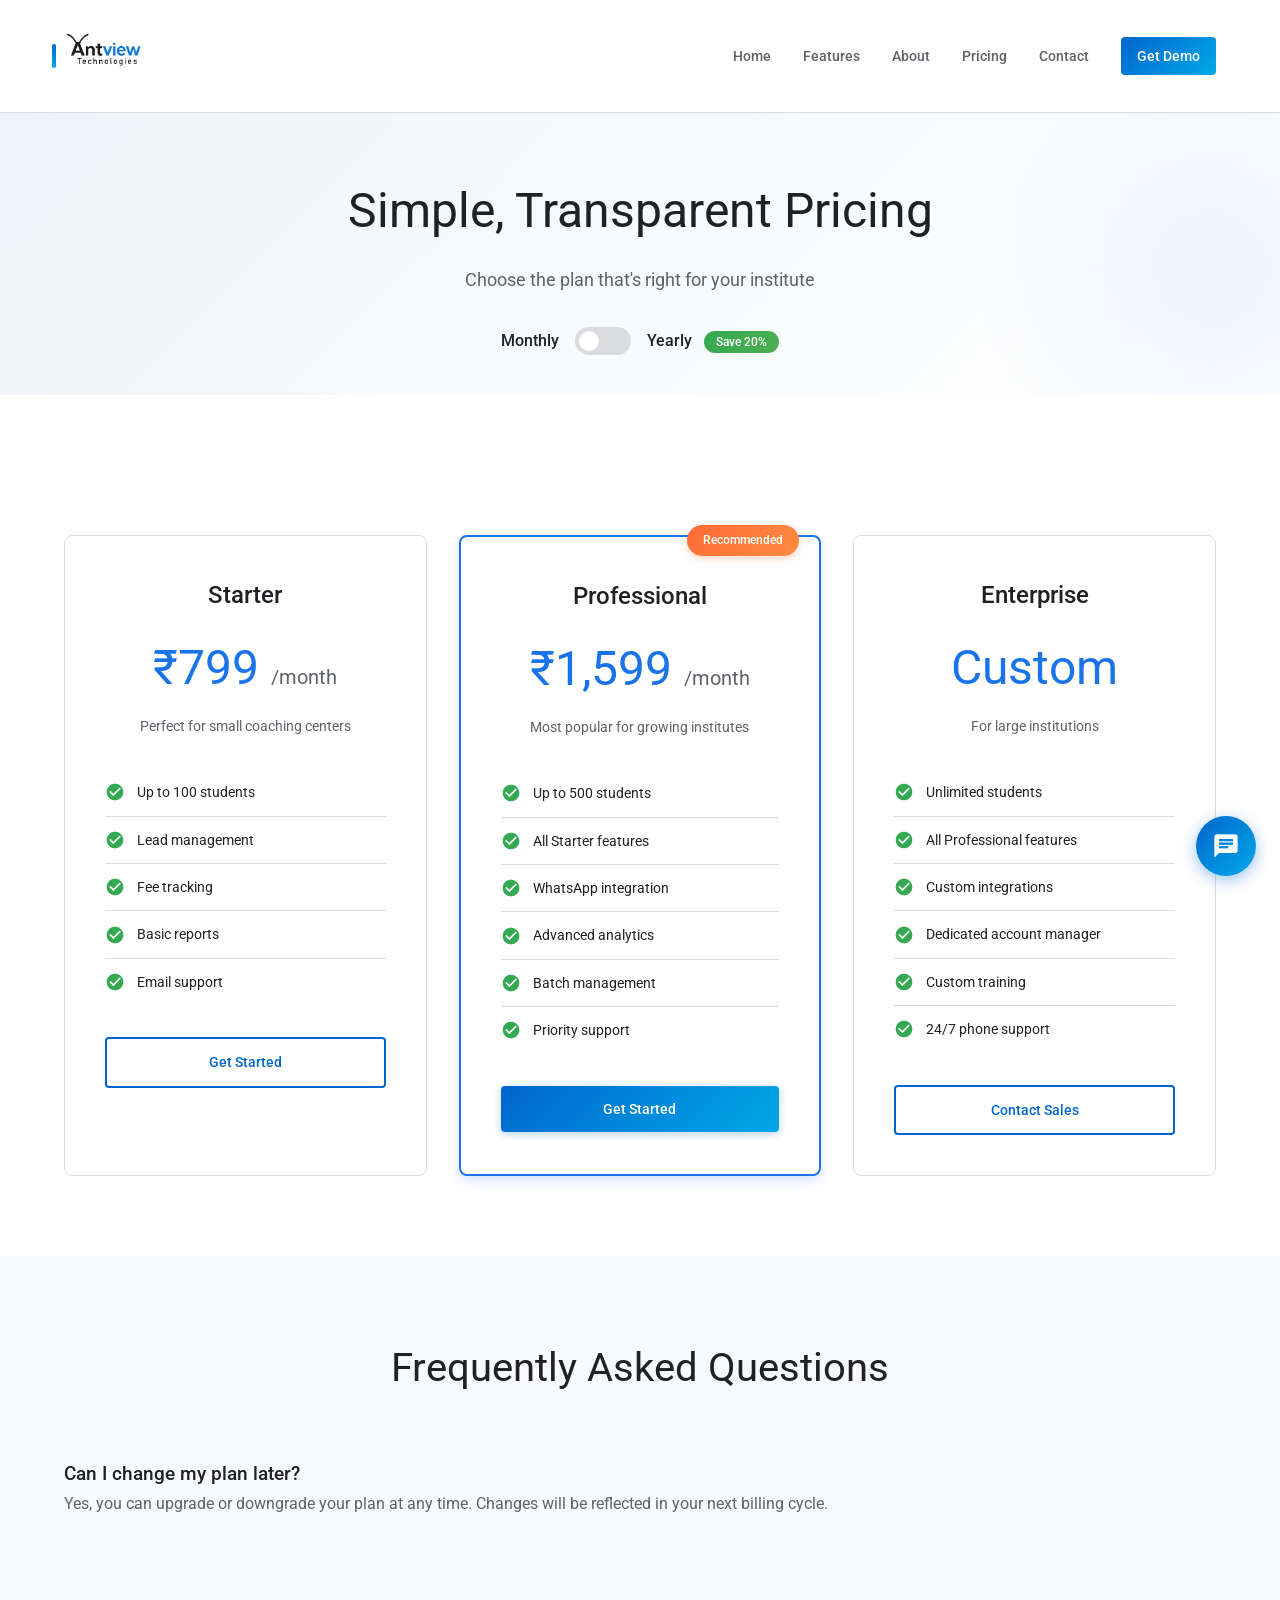
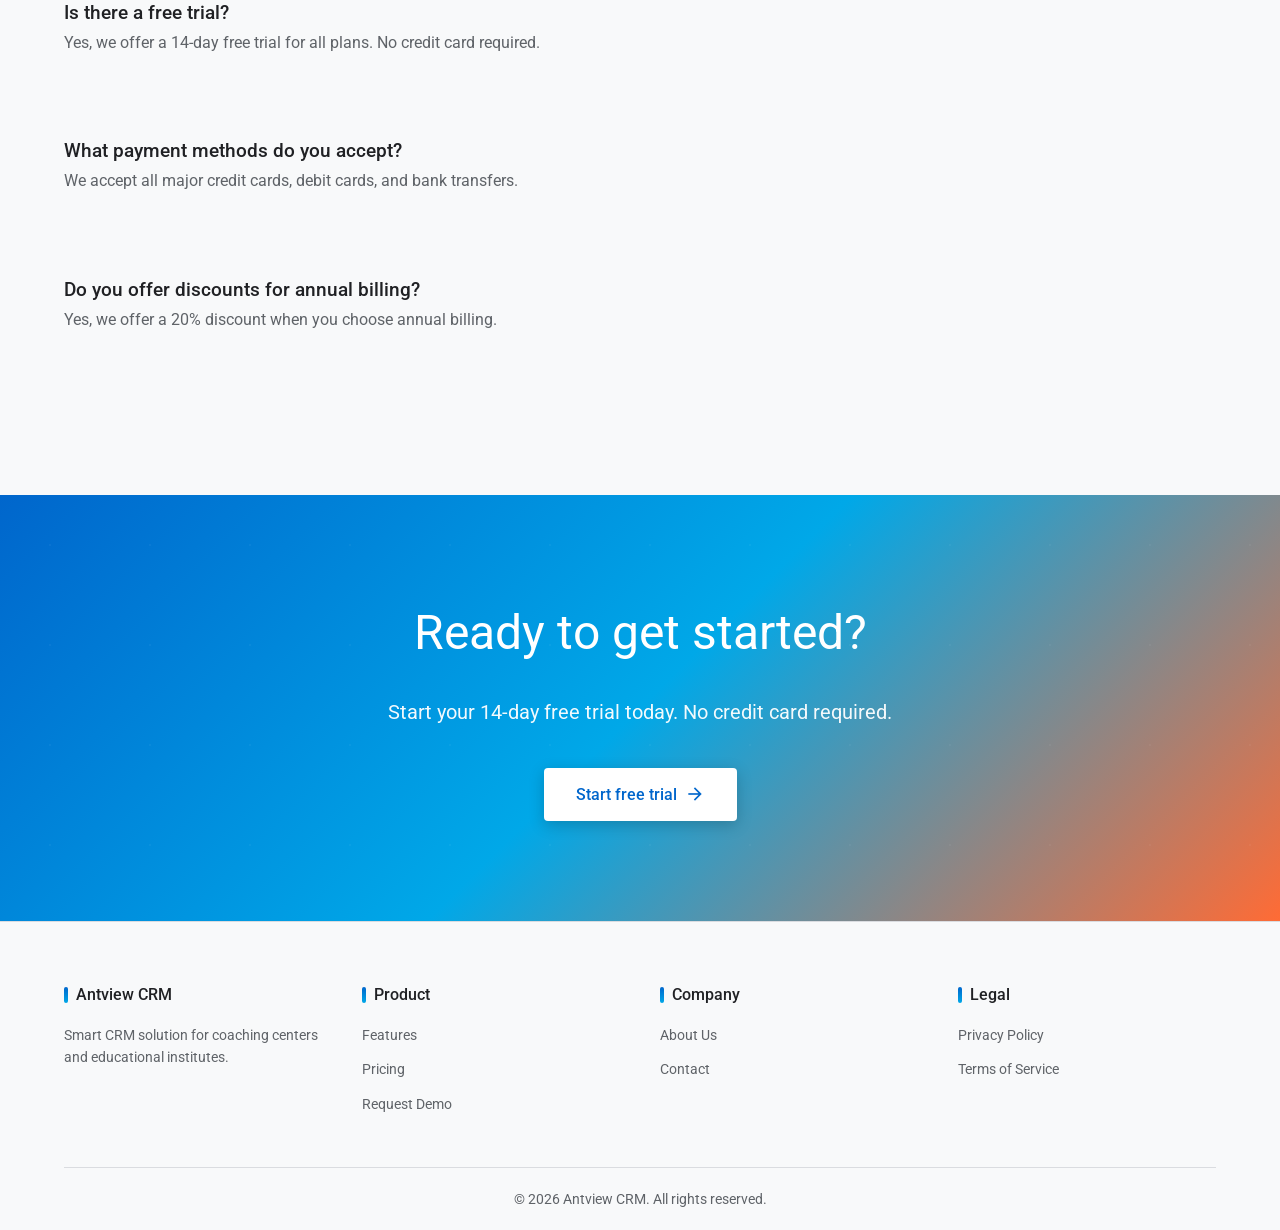
==== commit 4c4782f3: "Updated website with custom feature images, new pricing, and improvements" ====
--- a/pricing.html
+++ b/pricing.html
@@ -196,8 +196,8 @@
 <div class="pricing-card">
 <div class="plan-name">Starter</div>
 <div class="plan-price">
-<span class="monthly-price">₹2,999</span>
-<span class="yearly-price" style="display:none;">₹28,788</span>
+<span class="monthly-price">₹799</span>
+<span class="yearly-price" style="display:none;">₹7,670</span>
 <span class="price-period">/month</span>
 </div>
 <div class="plan-description">Perfect for small coaching centers</div>
@@ -215,11 +215,11 @@
 <div class="recommended-badge">Recommended</div>
 <div class="plan-name">Professional</div>
 <div class="plan-price">
-<span class="monthly-price">₹5,999</span>
-<span class="yearly-price" style="display:none;">₹57,590</span>
+<span class="monthly-price">₹1,599</span>
+<span class="yearly-price" style="display:none;">₹15,350</span>
 <span class="price-period">/month</span>
 </div>
-<div class="yearly-savings" style="display:none;">Save ₹14,398/year</div>
+<div class="yearly-savings" style="display:none;">Save ₹3,838/year</div>
 <div class="plan-description">Most popular for growing institutes</div>
 <ul class="plan-features">
 <li><span class="material-icons">check_circle</span> Up to 500 students</li>
@@ -327,6 +327,7 @@
     const monthlyPrices = document.querySelectorAll('.monthly-price');
     const yearlyPrices = document.querySelectorAll('.yearly-price');
     const yearlySavings = document.querySelectorAll('.yearly-savings');
+    const pricePeriods = document.querySelectorAll('.price-period');
     
     monthlyPrices.forEach(price => {
         price.style.display = isYearly ? 'none' : 'inline';
@@ -339,6 +340,10 @@
     yearlySavings.forEach(saving => {
         saving.style.display = isYearly ? 'block' : 'none';
     });
+    
+    pricePeriods.forEach(period => {
+        period.textContent = isYearly ? '/yearly' : '/month';
+    });
 });
 </script>
 </body>
--- a/styles.css
+++ b/styles.css
@@ -718,6 +718,12 @@
 .feature-icon-large .material-icons{
 font-size:70px;
 }
+.feature-custom-icon{
+width:70px;
+height:70px;
+object-fit:contain;
+filter:brightness(0) invert(1);
+}
 }
 
 @media (max-width: 992px){
@@ -755,6 +761,12 @@
 }
 .feature-icon-large .material-icons{
 font-size:60px;
+}
+.feature-custom-icon{
+width:60px;
+height:60px;
+object-fit:contain;
+filter:brightness(0) invert(1);
 }
 .feature-content h3{
 font-size:28px;
@@ -846,6 +858,12 @@
 .feature-icon-large .material-icons{
 font-size:64px;
 }
+.feature-custom-icon{
+width:64px;
+height:64px;
+object-fit:contain;
+filter:brightness(0) invert(1);
+}
 .feature-content h3{
 font-size:26px;
 margin-bottom:12px;
@@ -974,6 +992,12 @@
 }
 .feature-icon-large .material-icons{
 font-size:52px;
+}
+.feature-custom-icon{
+width:52px;
+height:52px;
+object-fit:contain;
+filter:brightness(0) invert(1);
 }
 .feature-content h3{
 font-size:22px;
@@ -1027,6 +1051,16 @@
 }
 .feature-icon-large .material-icons{
 font-size:44px;
+}
+.feature-custom-icon{
+width:44px;
+height:44px;
+object-fit:contain;
+filter:brightness(0) invert(1);
+}
+.feature-static-image{
+width:200px;
+height:200px;
 }
 .feature-content h3{
 font-size:20px;
@@ -1904,6 +1938,24 @@
     color: white;
 }
 
+.feature-custom-icon {
+    width: 80px;
+    height: 80px;
+    object-fit: contain;
+    /* filter: brightness(0) invert(1); */
+}
+
+.feature-static-image {
+    width: 300px;
+    height: 300px;
+    object-fit: contain;
+    transition: all 0.3s ease;
+}
+
+.feature-row:hover .feature-static-image {
+    transform: scale(1.05);
+}
+
 .feature-content h3 {
     font-size: 32px;
     font-weight: 600;
@@ -1962,6 +2014,16 @@
     
     .feature-icon-large .material-icons {
         font-size: 60px;
+    }
+    
+    .feature-custom-icon {
+        width: 60px;
+        height: 60px;
+    }
+    
+    .feature-static-image {
+        width: 250px;
+        height: 250px;
     }
     
     .feature-content h3 {
